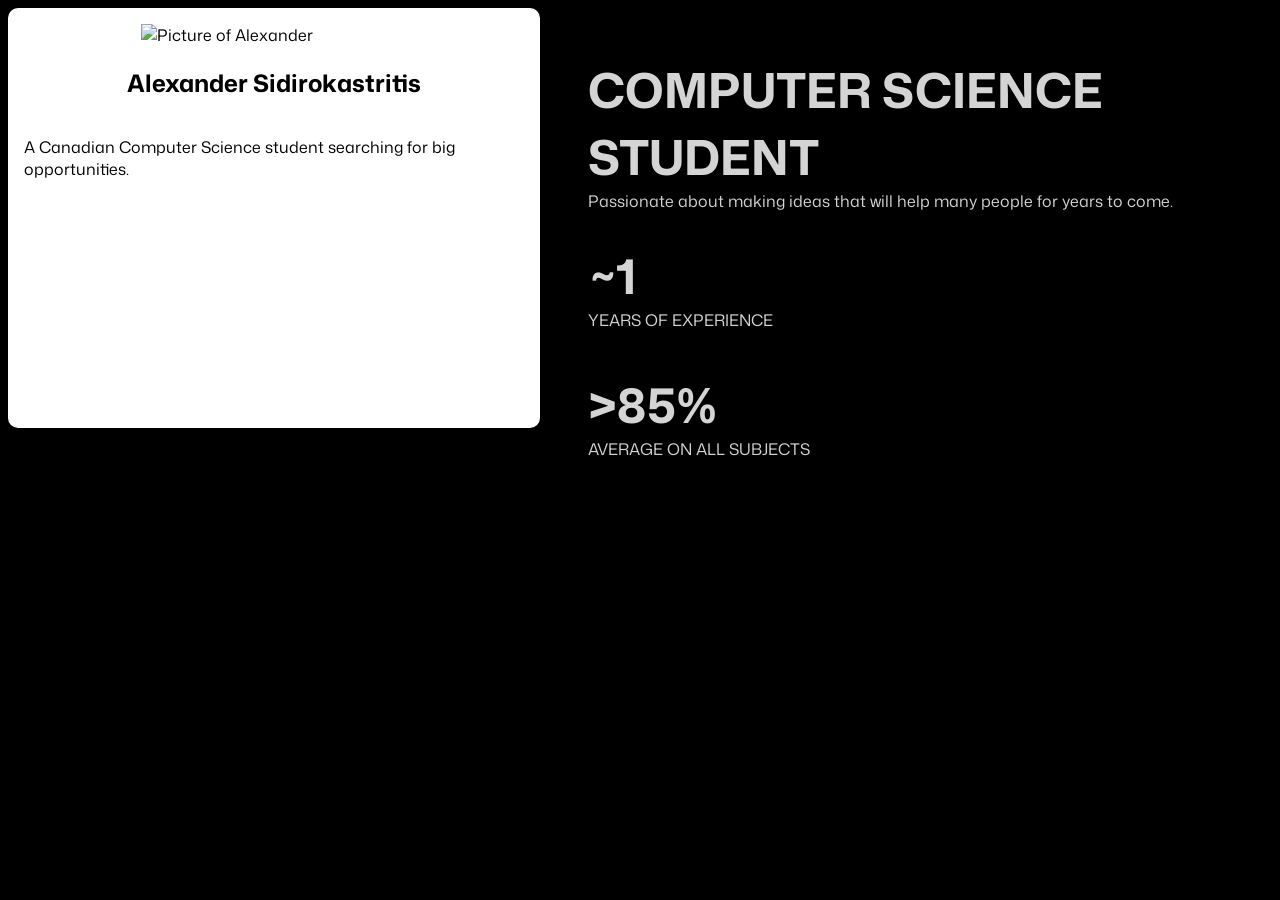
==== index.html @ 44269164 "Add profile image to website" ====
<!DOCTYPE html>
<html lang="en">
<head>
    <meta charset="UTF-8">
    <meta name="viewport" content="width=device-width, initial-scale=1.0">
    <title>Alexander Sidirokastritis</title>
    <link rel="stylesheet" type="text/css" href="./styles/index.css"/>
    <link rel="stylesheet" type="text/css" href="./styles/globals.css"/>
</head>
<body>
    <!--Profile is here-->
    <aside class="profile_container">
        <img class="profile_image" src="./assets/images/PhotoEtudiant.jpg" alt="Picture of Alexander"/>
        <h2>Alexander Sidirokastritis</h2>
        <p class="profile_text">A Canadian Computer Science student searching for big opportunities.</p>
    </aside>

    <!--Everything else is here-->
    <main class="main_container">
        <section>
            <article>
                <h1 class="main_text">COMPUTER SCIENCE STUDENT</h1>
                <p>Passionate about making ideas that will help many people for years to come.</p>
            </article>
        <br>
        <article>
            <h2 class="main_text">~1</h2>
            <p>YEARS OF EXPERIENCE</p>
            <h2 class="main_text">>85%</h2>
            <p>AVERAGE ON ALL SUBJECTS</p>
        </article>
        </section>
    </main>    
</body>
</html>
---- styles/index.css ----
body {
    background-color: rgb(0, 0, 0);
    font-family: "Mona Sans";
}

.profile_container {
    display: flex;
    flex-direction: column;
    align-items: center;
    background-color: rgb(255, 255, 255);
    border-radius: 10px;
    color:rgb(0, 0, 0);
}

.profile_image {
    width: 70%;
    margin-top: 1rem;
}

.profile_text {
    margin-left: 1rem;
    margin-right: 2rem;
}

.main_container {
    display: flex;
    justify-content: center;
    color: rgb(212, 212, 212);
}

.main_text {
    font-size: 3rem;
    margin-bottom: -1rem;
}

/*this is for fixing the gap below the intro to me*/
section article {
    margin-bottom: -3rem;
}

@media screen and (min-width: 375px) {
    .profile_image {
        width: 40%;
    }
}

@media screen and (min-width: 1024px) {
    body {
        display: flex;
        justify-content: space-around;
        gap: 3rem;
    }

    .profile_container {
        position: sticky;
        top: 0;
    }

    .profile_image {
        width: 50%;
    }
}
---- styles/globals.css ----
@font-face {
    font-family: "Mona Sans";
    src: url(../assets/fonts/Mona_Sans/MonaSans-VariableFont_wdth\,wght.ttf);
}
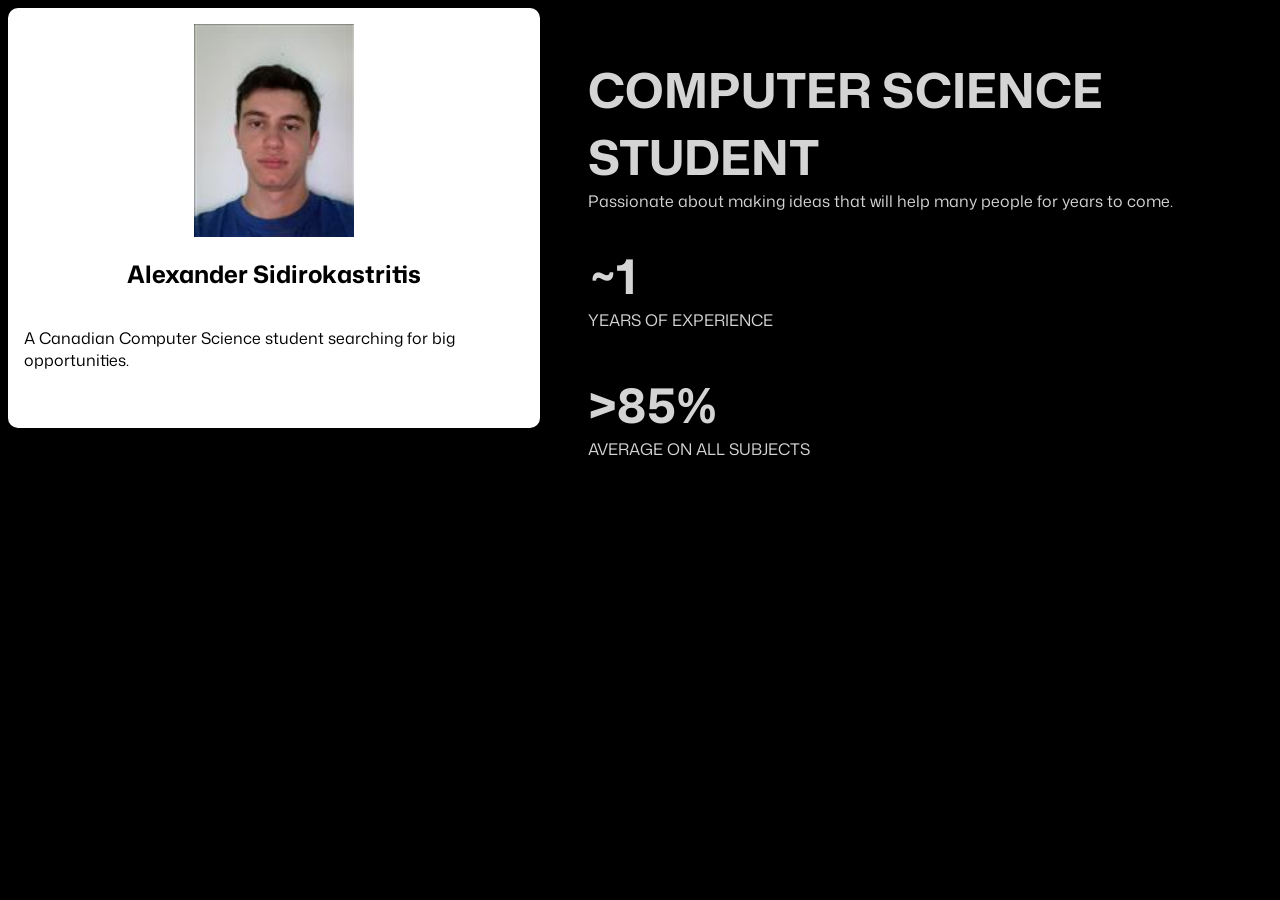
==== commit b03db88b: "Add profile photo to website" ====
--- a/index.html
+++ b/index.html
@@ -10,7 +10,7 @@
 <body>
     <!--Profile is here-->
     <aside class="profile_container">
-        <img class="profile_image" src="./assets/images/PhotoEtudiant.jpg" alt="Picture of Alexander"/>
+        <img class="profile_image" src="./assets/images/ProfilePhoto.jpg" alt="Picture of Alexander"/>
         <h2>Alexander Sidirokastritis</h2>
         <p class="profile_text">A Canadian Computer Science student searching for big opportunities.</p>
     </aside>
--- a/styles/index.css
+++ b/styles/index.css
@@ -40,7 +40,7 @@
 
 @media screen and (min-width: 375px) {
     .profile_image {
-        width: 40%;
+        width: 30%;
     }
 }
 
@@ -57,6 +57,6 @@
     }
 
     .profile_image {
-        width: 50%;
+        width: 30%;
     }
 }
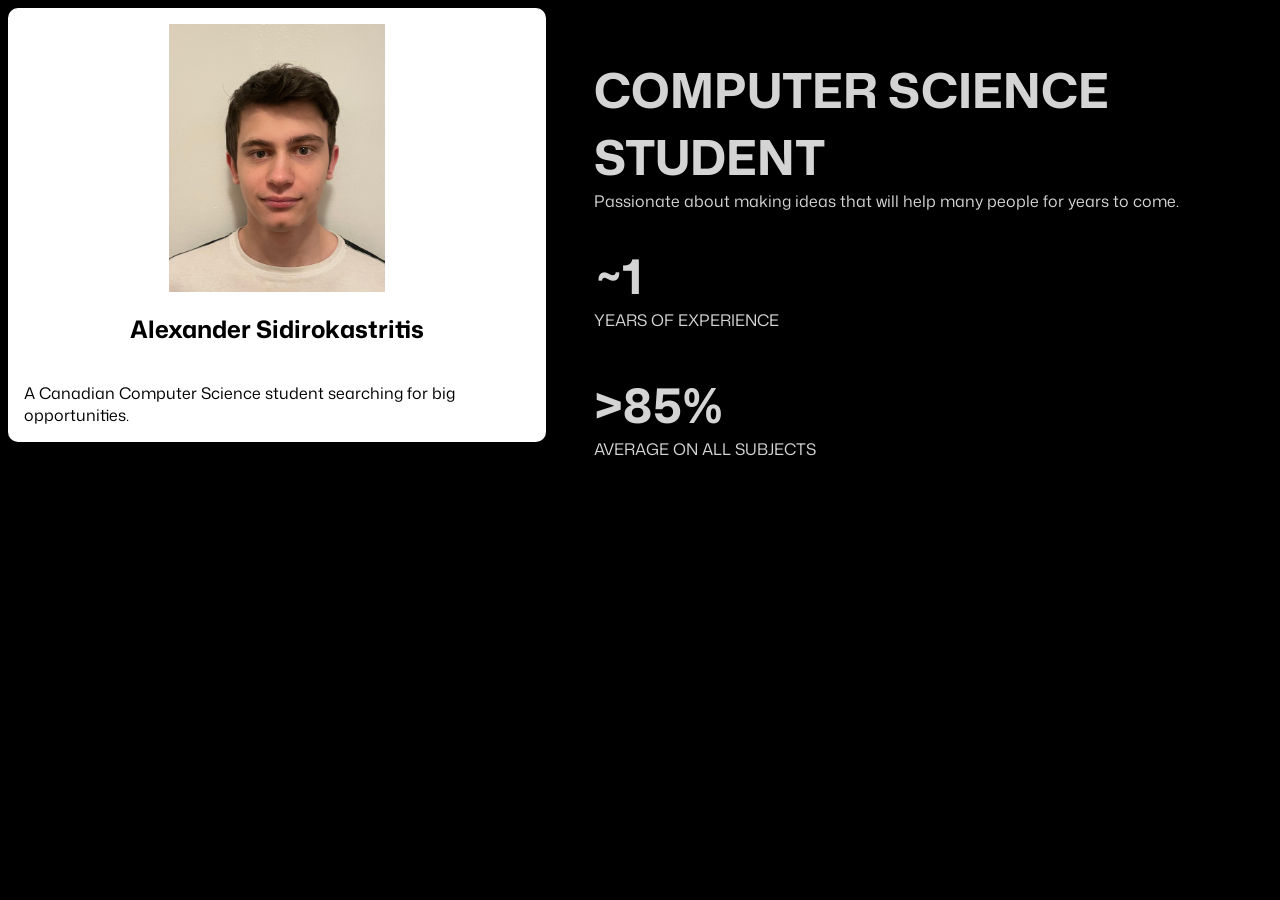
==== commit 8606be75: "Fix issues, and change profile image" ====
--- a/index.html
+++ b/index.html
@@ -9,11 +9,12 @@
 </head>
 <body>
     <!--Profile is here-->
-    <aside class="profile_container">
-        <img class="profile_image" src="./assets/images/ProfilePhoto.jpg" alt="Picture of Alexander"/>
+    <!-- It is outside of main because it helps make flexbox work, and will be transferred to the side when on desktop-->
+    <section class="profile_container">
+        <img class="profile_image" src="./assets/images/ProfilePhoto_LowerSize.jpg" alt="Picture of Alexander"/>
         <h2>Alexander Sidirokastritis</h2>
         <p class="profile_text">A Canadian Computer Science student searching for big opportunities.</p>
-    </aside>
+    </section>
 
     <!--Everything else is here-->
     <main class="main_container">
--- a/styles/index.css
+++ b/styles/index.css
@@ -1,8 +1,10 @@
 body {
     background-color: rgb(0, 0, 0);
-    font-family: "Mona Sans";
+    font-family: "Mona Sans", 'Trebuchet MS', 'Lucida Sans Unicode', 'Lucida Grande', 'Lucida Sans', Arial, sans-serif;
 }
 
+/* Without the flex-direction being set to column, the profile image and text will be organized in a row
+ which won't look good on mobile */
 .profile_container {
     display: flex;
     flex-direction: column;
@@ -38,14 +40,16 @@
     margin-bottom: -3rem;
 }
 
-@media screen and (min-width: 375px) {
+/* should clearly label what these breakpoints represent */
+@media screen and (min-width: 375px) { /* Tablet */
     .profile_image {
         width: 30%;
     }
 }
 
-@media screen and (min-width: 1024px) {
-    body {
+@media screen and (min-width: 1024px) { /* Desktop */
+    /* should DEFINITELY explain this in greater detail */
+    body { /* space-around keeps the profile section and the description close together*/
         display: flex;
         justify-content: space-around;
         gap: 3rem;
@@ -57,6 +61,6 @@
     }
 
     .profile_image {
-        width: 30%;
+        width: 40%;
     }
 }
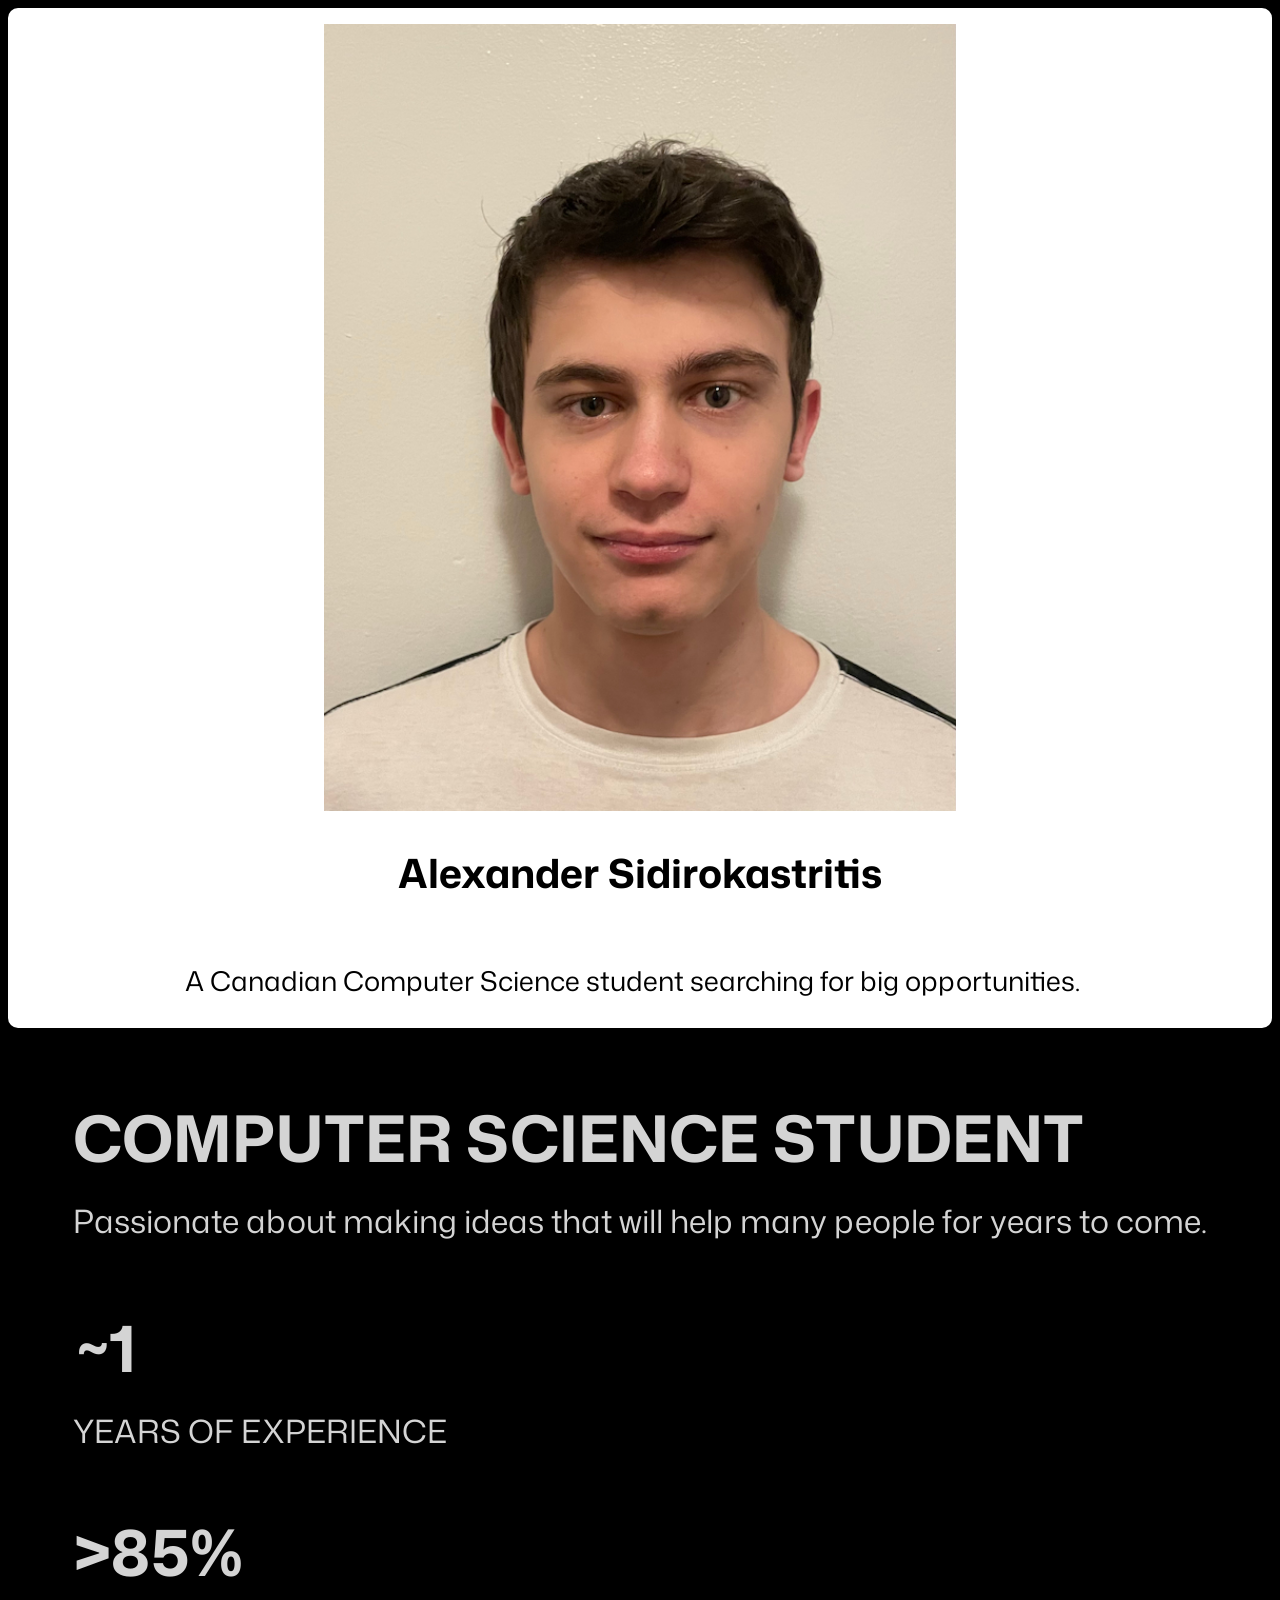
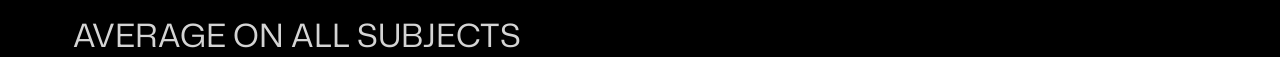
==== commit 8d9cef06: "Finish Quality Assurance (QA)" ====
--- a/index.html
+++ b/index.html
@@ -12,7 +12,7 @@
     <!-- It is outside of main because it helps make flexbox work, and will be transferred to the side when on desktop-->
     <section class="profile_container">
         <img class="profile_image" src="./assets/images/ProfilePhoto_LowerSize.jpg" alt="Picture of Alexander"/>
-        <h2>Alexander Sidirokastritis</h2>
+        <h2 class="profile_heading">Alexander Sidirokastritis</h2>
         <p class="profile_text">A Canadian Computer Science student searching for big opportunities.</p>
     </section>
 
@@ -21,14 +21,14 @@
         <section>
             <article>
                 <h1 class="main_text">COMPUTER SCIENCE STUDENT</h1>
-                <p>Passionate about making ideas that will help many people for years to come.</p>
+                <p class="main_text_body">Passionate about making ideas that will help many people for years to come.</p>
             </article>
         <br>
         <article>
             <h2 class="main_text">~1</h2>
-            <p>YEARS OF EXPERIENCE</p>
+            <p class="main_text_body">YEARS OF EXPERIENCE</p>
             <h2 class="main_text">>85%</h2>
-            <p>AVERAGE ON ALL SUBJECTS</p>
+            <p class="main_text_body">AVERAGE ON ALL SUBJECTS</p>
         </article>
         </section>
     </main>    
--- a/styles/index.css
+++ b/styles/index.css
@@ -19,6 +19,10 @@
     margin-top: 1rem;
 }
 
+.profile_heading {
+    font-size: 1rem;
+}
+
 .profile_text {
     margin-left: 1rem;
     margin-right: 2rem;
@@ -35,19 +39,55 @@
     margin-bottom: -1rem;
 }
 
+.main_text_body {
+    font-size: 1rem;
+}
+
 /*this is for fixing the gap below the intro to me*/
 section article {
     margin-bottom: -3rem;
 }
 
 /* should clearly label what these breakpoints represent */
-@media screen and (min-width: 375px) { /* Tablet */
+@media screen and (min-width: 375px) { /* iPhone SE, or any phone */
     .profile_image {
-        width: 30%;
+        width: 50%;
     }
 }
 
-@media screen and (min-width: 1024px) { /* Desktop */
+@media screen and (min-width: 768px) { /* iPad Mini */
+    .profile_text {
+        font-size: 1.2rem;
+    }
+
+    .main_text {
+        font-size: 3.5rem;
+    }
+
+    .main_text_body {
+        font-size: 1.7rem;
+    }
+}
+
+@media screen and (min-width: 1024px) { /* iPad Pro */
+    .profile_heading {
+        font-size: 2.5rem;
+    }
+    
+    .profile_text {
+        font-size: 1.7rem;
+    }
+
+    .main_text {
+        font-size: 4rem;
+    }
+
+    .main_text_body {
+        font-size: 2rem;
+    }
+}
+
+@media screen and (min-width: 1440px) { /* Desktop */
     /* should DEFINITELY explain this in greater detail */
     body { /* space-around keeps the profile section and the description close together*/
         display: flex;
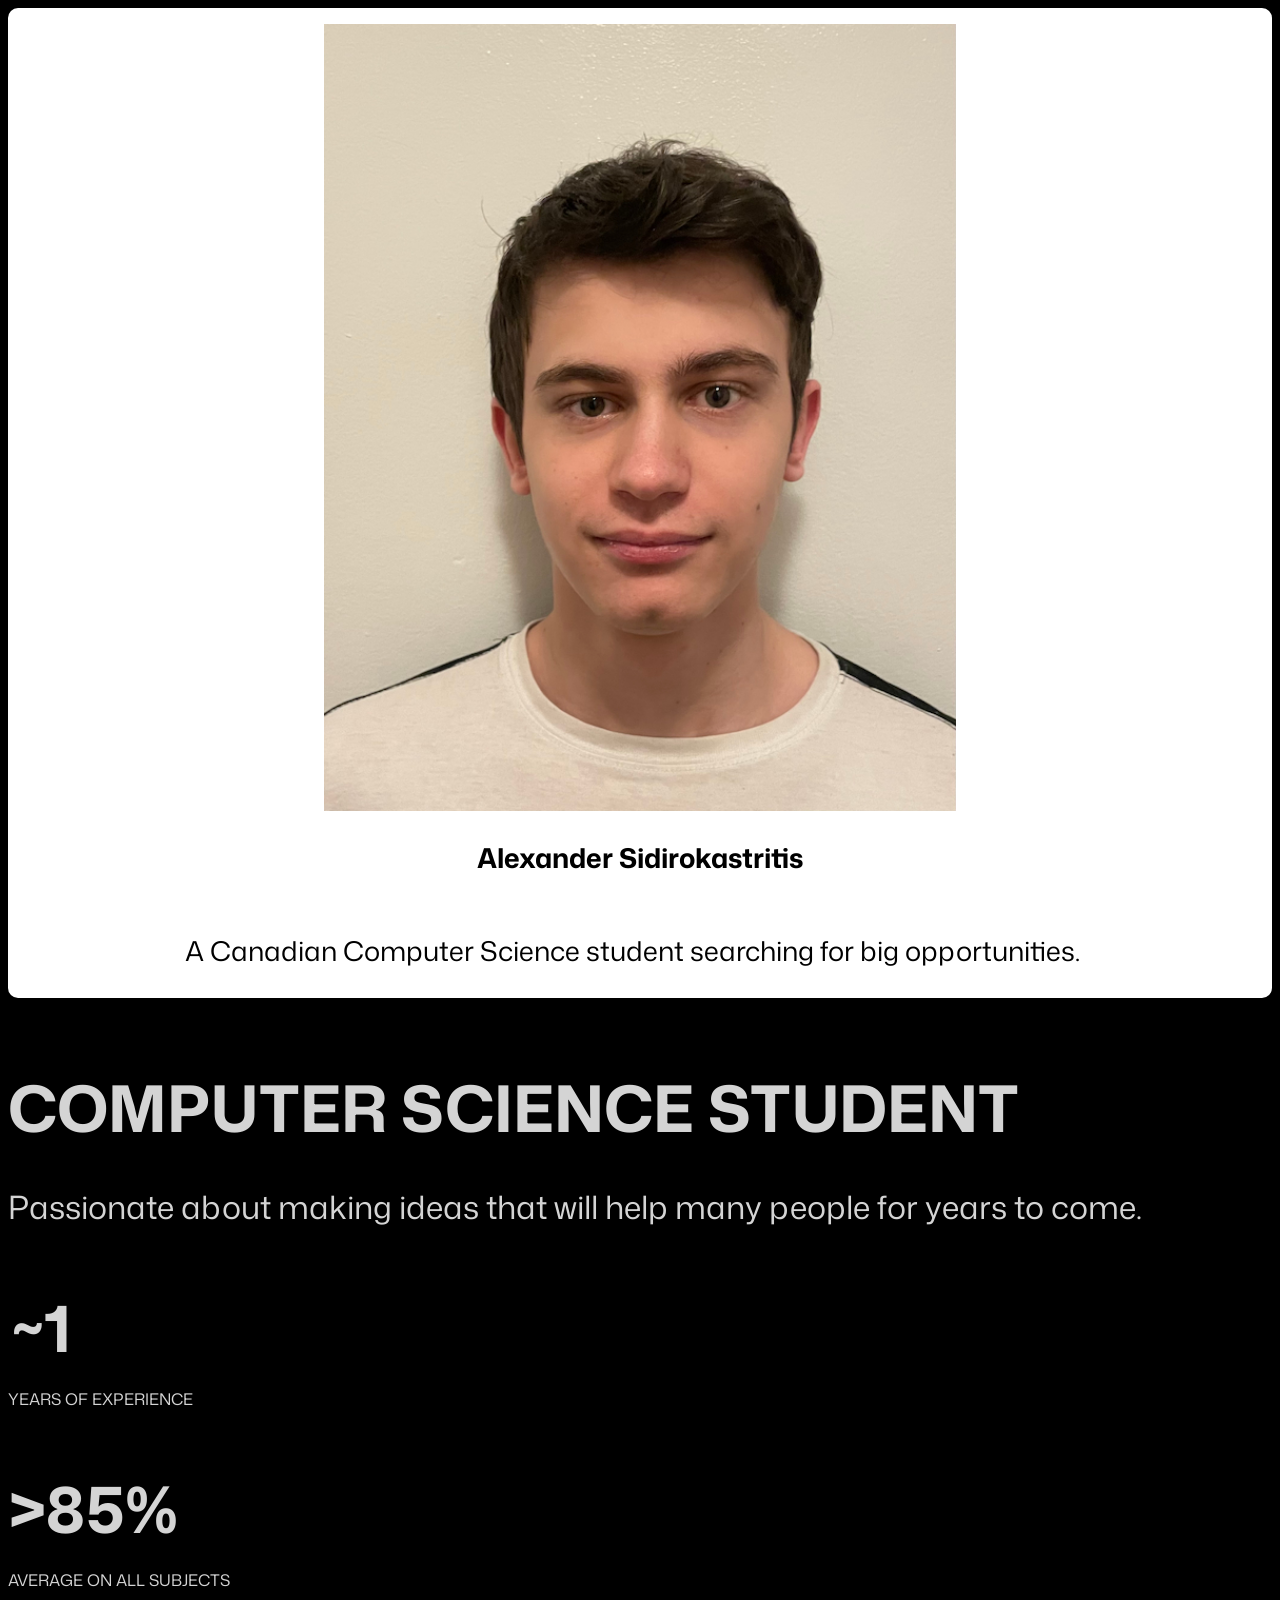
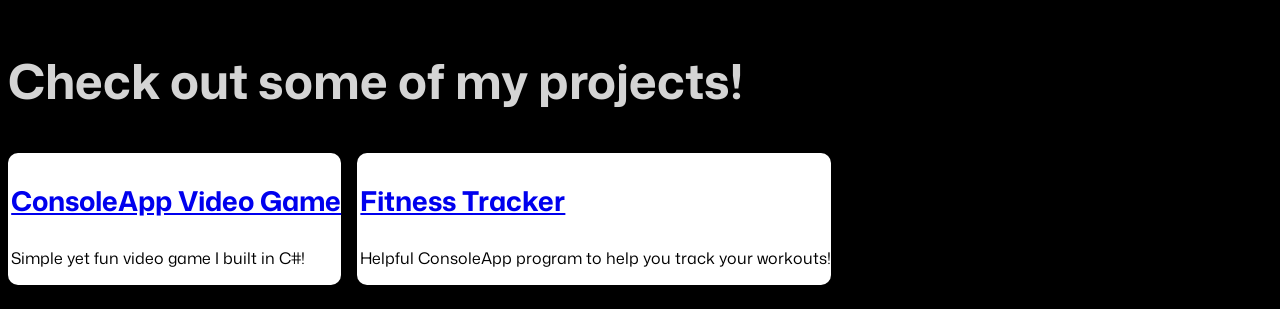
==== commit e534ef77: "Implement suggestions and changes to home page" ====
--- a/index.html
+++ b/index.html
@@ -12,7 +12,7 @@
     <!-- It is outside of main because it helps make flexbox work, and will be transferred to the side when on desktop-->
     <section class="profile_container">
         <img class="profile_image" src="./assets/images/ProfilePhoto_LowerSize.jpg" alt="Picture of Alexander"/>
-        <h2 class="profile_heading">Alexander Sidirokastritis</h2>
+        <h3>Alexander Sidirokastritis</h3>
         <p class="profile_text">A Canadian Computer Science student searching for big opportunities.</p>
     </section>
 
@@ -23,13 +23,30 @@
                 <h1 class="main_text">COMPUTER SCIENCE STUDENT</h1>
                 <p class="main_text_body">Passionate about making ideas that will help many people for years to come.</p>
             </article>
-        <br>
-        <article>
-            <h2 class="main_text">~1</h2>
-            <p class="main_text_body">YEARS OF EXPERIENCE</p>
-            <h2 class="main_text">>85%</h2>
-            <p class="main_text_body">AVERAGE ON ALL SUBJECTS</p>
-        </article>
+            
+            <article>
+                <h2 class="main_text">~1</h2>
+                <p>YEARS OF EXPERIENCE</p>
+
+                <h2 class="main_text">>85%</h2>
+                <p>AVERAGE ON ALL SUBJECTS</p>
+            </article>
+        </section>
+            
+        <section>
+            <h1>Check out some of my projects!</h1>
+                
+            <article class="project_container">
+                <div class="project_individual">
+                    <h3 class="project_header"><a href="./pages/project-details.html">ConsoleApp Video Game</a></h3>
+                    <p class="project_body_text">Simple yet fun video game I built in C#!</p> 
+                </div>
+
+                <div class="project_individual">
+                    <h3 class="project_header"><a href="./pages/project-details.html">Fitness Tracker</a></h3>
+                    <p class="project_body_text">Helpful ConsoleApp program to help you track your workouts!</p>
+                </div>
+            </article>
         </section>
     </main>    
 </body>
--- a/styles/index.css
+++ b/styles/index.css
@@ -20,35 +20,51 @@
 }
 
 .profile_heading {
-    font-size: 1rem;
+    font-size: 1.5rem;
 }
 
 .profile_text {
     margin-left: 1rem;
     margin-right: 2rem;
+    align-items: flex-end;
 }
 
 .main_container {
     display: flex;
+    flex-direction:column;
     justify-content: center;
     color: rgb(212, 212, 212);
 }
 
 .main_text {
-    font-size: 3rem;
-    margin-bottom: -1rem;
-}
-
-.main_text_body {
-    font-size: 1rem;
+    margin-bottom: 1rem;
 }
 
 /*this is for fixing the gap below the intro to me*/
 section article {
-    margin-bottom: -3rem;
+    margin-bottom: 1rem;
 }
 
-/* should clearly label what these breakpoints represent */
+.project_container {
+    display: flex;
+}
+
+.project_individual {
+    background-color: white;
+    border-radius: 10px;
+    margin-right: 1rem;
+    color: black;
+}
+
+.project_header {
+    margin-left: 0.2rem;
+}
+
+.project_body_text {
+    margin-left: 0.2rem;
+    align-items: flex-end;
+}
+
 @media screen and (min-width: 375px) { /* iPhone SE, or any phone */
     .profile_image {
         width: 50%;
@@ -88,7 +104,6 @@
 }
 
 @media screen and (min-width: 1440px) { /* Desktop */
-    /* should DEFINITELY explain this in greater detail */
     body { /* space-around keeps the profile section and the description close together*/
         display: flex;
         justify-content: space-around;
--- a/styles/globals.css
+++ b/styles/globals.css
@@ -1,4 +1,16 @@
 @font-face {
     font-family: "Mona Sans";
     src: url(../assets/fonts/Mona_Sans/MonaSans-VariableFont_wdth\,wght.ttf);
+}
+
+h3 {
+    font-size: 1.7rem;
+}
+
+h2 {
+    font-size: 2.5rem;
+}
+
+h1 {
+    font-size: 3rem;
 }
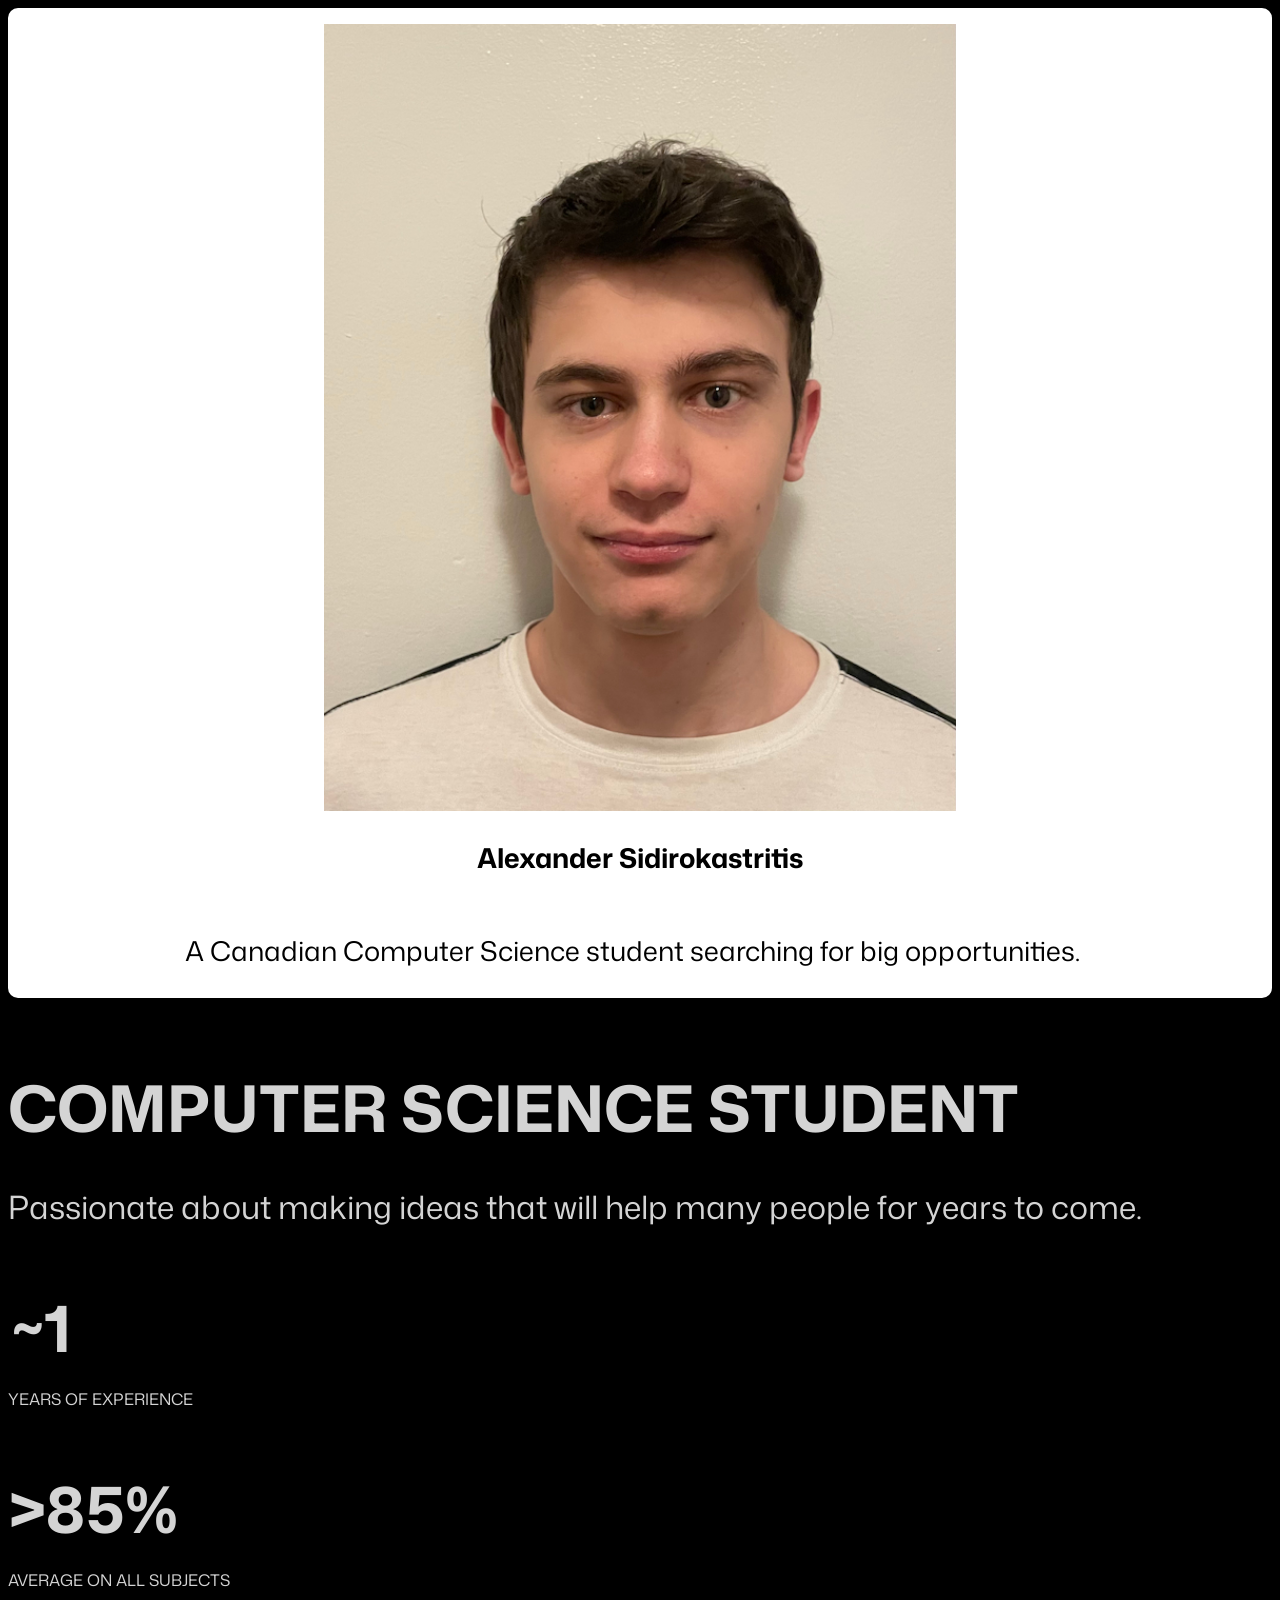
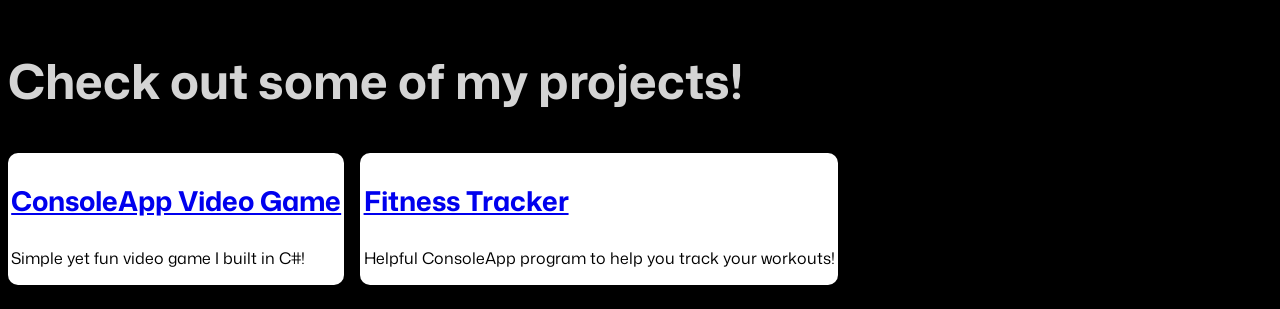
==== commit d9777e3b: "Create structure for project-details pages and move background-color to globals" ====
--- a/index.html
+++ b/index.html
@@ -38,12 +38,12 @@
                 
             <article class="project_container">
                 <div class="project_individual">
-                    <h3 class="project_header"><a href="./pages/project-details.html">ConsoleApp Video Game</a></h3>
+                    <h3 class="project_header"><a href="./pages/video-game.html">ConsoleApp Video Game</a></h3>
                     <p class="project_body_text">Simple yet fun video game I built in C#!</p> 
                 </div>
 
                 <div class="project_individual">
-                    <h3 class="project_header"><a href="./pages/project-details.html">Fitness Tracker</a></h3>
+                    <h3 class="project_header"><a href="./pages/fitness-tracker.html">Fitness Tracker</a></h3>
                     <p class="project_body_text">Helpful ConsoleApp program to help you track your workouts!</p>
                 </div>
             </article>
--- a/styles/index.css
+++ b/styles/index.css
@@ -1,8 +1,3 @@
-body {
-    background-color: rgb(0, 0, 0);
-    font-family: "Mona Sans", 'Trebuchet MS', 'Lucida Sans Unicode', 'Lucida Grande', 'Lucida Sans', Arial, sans-serif;
-}
-
 /* Without the flex-direction being set to column, the profile image and text will be organized in a row
  which won't look good on mobile */
 .profile_container {
@@ -58,10 +53,12 @@
 
 .project_header {
     margin-left: 0.2rem;
+    margin-right: 0.2rem;
 }
 
 .project_body_text {
     margin-left: 0.2rem;
+    margin-right: 0.2rem;
     align-items: flex-end;
 }
 
--- a/styles/globals.css
+++ b/styles/globals.css
@@ -1,6 +1,11 @@
 @font-face {
     font-family: "Mona Sans";
     src: url(../assets/fonts/Mona_Sans/MonaSans-VariableFont_wdth\,wght.ttf);
+}
+
+body {
+    background-color: rgb(0, 0, 0);
+    font-family: "Mona Sans", 'Trebuchet MS', 'Lucida Sans Unicode', 'Lucida Grande', 'Lucida Sans', Arial, sans-serif;
 }
 
 h3 {
